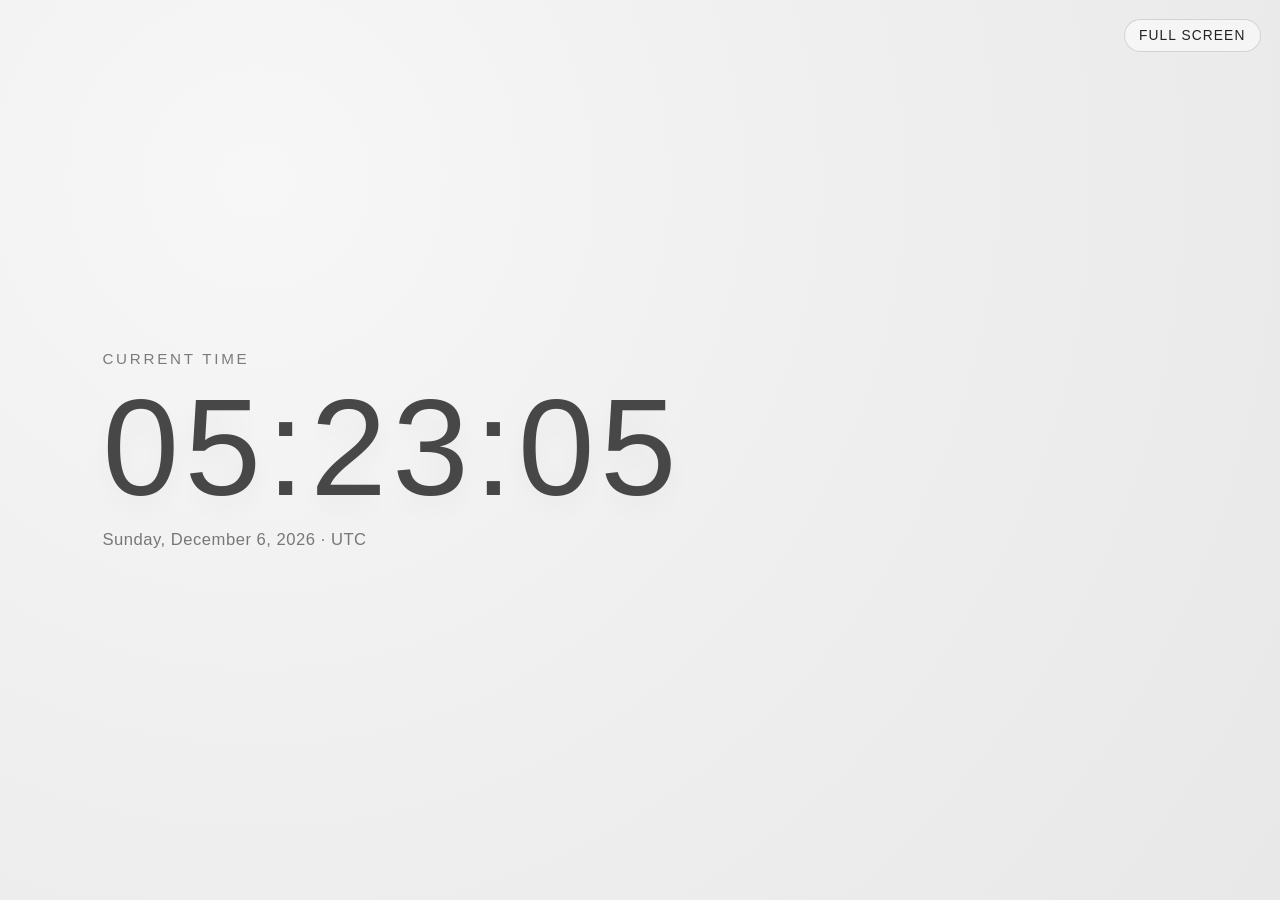
==== zen-clock/index.html @ 9c74ce4c "Add zen-clock." ====
<!DOCTYPE html>
<html lang="zh-Hant">
<head>
  <meta charset="utf-8" />
  <meta name="viewport" content="width=device-width, initial-scale=1" />
  <meta name="theme-color" content="#efefef" />
  <meta name="apple-mobile-web-app-capable" content="yes" />
  <meta name="apple-mobile-web-app-title" content="Zen Clock" />
  <meta name="apple-mobile-web-app-status-bar-style" content="default" />
  <link rel="manifest" href="manifest.webmanifest" />
  <link rel="icon" type="image/svg+xml" href="icons/zen-clock-icon.svg" />
  <title>Zen Clock</title>
  <style>
    :root {
      --bg: #efefef;
      --bg-soft: #f7f7f7;
      --ink: #222;
      --muted: #666;
      --left-gap: clamp(1.2rem, 8vw, 8rem);
      --time-size: clamp(3rem, 11vw, 8.6rem);
      color-scheme: only light;
    }

    * {
      box-sizing: border-box;
    }

    html,
    body {
      width: 100%;
      height: 100%;
    }

    body {
      margin: 0;
      display: flex;
      align-items: center;
      justify-content: flex-start;
      background:
        radial-gradient(circle at 20% 20%, var(--bg-soft) 0%, var(--bg) 48%, #e8e8e8 100%);
      color: var(--ink);
      font-family: "Avenir Next", "Noto Sans TC", "PingFang TC", "Microsoft JhengHei", sans-serif;
      overflow: hidden;
    }

    body::before {
      content: "";
      position: fixed;
      inset: 0;
      background:
        repeating-linear-gradient(
          120deg,
          rgba(255, 255, 255, 0.14) 0 2px,
          transparent 2px 16px
        );
      opacity: 0.2;
      pointer-events: none;
    }

    .action-bar {
      position: fixed;
      top: clamp(0.75rem, 1.8vw, 1.2rem);
      right: clamp(0.75rem, 1.8vw, 1.2rem);
      z-index: 5;
      display: flex;
      align-items: center;
      justify-content: flex-end;
    }

    .fullscreen-btn {
      appearance: none;
      border: 1px solid rgba(34, 34, 34, 0.16);
      background: rgba(255, 255, 255, 0.52);
      color: var(--ink);
      border-radius: 999px;
      padding: 0.5rem 0.9rem;
      font-size: clamp(0.72rem, 1.2vw, 0.86rem);
      letter-spacing: 0.08em;
      text-transform: uppercase;
      cursor: pointer;
      transition: background 180ms ease, border-color 180ms ease, opacity 180ms ease;
      backdrop-filter: blur(4px);
    }

    .fullscreen-btn:hover,
    .fullscreen-btn:focus-visible {
      background: rgba(255, 255, 255, 0.78);
      border-color: rgba(34, 34, 34, 0.3);
      outline: none;
    }

    .fullscreen-btn:active {
      opacity: 0.72;
    }

    body.is-fullscreen .fullscreen-btn {
      opacity: 0.45;
    }

    .clock-shell {
      position: relative;
      margin-left: var(--left-gap);
      max-width: min(90vw, 960px);
      animation: settle-in 680ms cubic-bezier(0.19, 1, 0.22, 1) both;
    }

    .label {
      font-size: clamp(0.74rem, 1.2vw, 0.95rem);
      letter-spacing: 0.18em;
      text-transform: uppercase;
      color: var(--muted);
      opacity: 0.85;
      margin-bottom: clamp(0.45rem, 1.6vw, 0.9rem);
    }

    .time {
      margin: 0;
      font-size: var(--time-size);
      line-height: 0.95;
      letter-spacing: 0.04em;
      font-weight: 500;
      color: var(--ink);
      font-variant-numeric: tabular-nums;
      text-wrap: nowrap;
      transition: opacity 160ms ease;
      text-shadow: 0 12px 30px rgba(34, 34, 34, 0.06);
    }

    .time.tick {
      opacity: 0.82;
    }

    .meta {
      margin-top: clamp(0.6rem, 1.8vw, 1.1rem);
      font-size: clamp(0.85rem, 1.3vw, 1.04rem);
      letter-spacing: 0.03em;
      color: var(--muted);
      opacity: 0.88;
    }

    @keyframes settle-in {
      from {
        opacity: 0;
        transform: translateY(14px);
      }

      to {
        opacity: 1;
        transform: translateY(0);
      }
    }

    @media (max-width: 720px) {
      :root {
        --left-gap: clamp(1rem, 6vw, 2rem);
        --time-size: clamp(2.4rem, 15vw, 5rem);
      }

      .clock-shell {
        max-width: 95vw;
      }
    }
  </style>
</head>
<body>
  <div class="action-bar">
    <button id="fullscreenBtn" class="fullscreen-btn" type="button" aria-pressed="false">Full Screen</button>
  </div>

  <main class="clock-shell" aria-live="polite" aria-label="Current time">
    <div class="label">Current Time</div>
    <h1 id="time" class="time">00:00:00</h1>
    <div id="meta" class="meta">Loading...</div>
  </main>

  <script>
    const timeEl = document.getElementById("time");
    const metaEl = document.getElementById("meta");
    const fullscreenBtn = document.getElementById("fullscreenBtn");

    const timeFormatter = new Intl.DateTimeFormat(undefined, {
      hour: "2-digit",
      minute: "2-digit",
      second: "2-digit",
      hour12: false
    });

    const dateFormatter = new Intl.DateTimeFormat(undefined, {
      weekday: "long",
      year: "numeric",
      month: "long",
      day: "numeric"
    });

    const zoneLabel = Intl.DateTimeFormat().resolvedOptions().timeZone || "Local Time";

    function hasFullscreenElement() {
      return Boolean(document.fullscreenElement || document.webkitFullscreenElement);
    }

    function syncFullscreenState() {
      const active = hasFullscreenElement();
      document.body.classList.toggle("is-fullscreen", active);
      fullscreenBtn.textContent = active ? "Exit Full Screen" : "Full Screen";
      fullscreenBtn.setAttribute("aria-pressed", String(active));
    }

    async function enterFullscreen() {
      const root = document.documentElement;

      if (root.requestFullscreen) {
        await root.requestFullscreen();
        return;
      }

      if (root.webkitRequestFullscreen) {
        root.webkitRequestFullscreen();
      }
    }

    async function exitFullscreen() {
      if (document.exitFullscreen) {
        await document.exitFullscreen();
        return;
      }

      if (document.webkitExitFullscreen) {
        document.webkitExitFullscreen();
      }
    }

    async function toggleFullscreen() {
      try {
        if (hasFullscreenElement()) {
          await exitFullscreen();
        } else {
          await enterFullscreen();
        }
      } catch (error) {
        console.error("Fullscreen toggle failed:", error);
      } finally {
        syncFullscreenState();
      }
    }

    function paintClock() {
      const now = new Date();
      const shownTime = timeFormatter.format(now);

      timeEl.classList.add("tick");
      timeEl.textContent = shownTime;
      metaEl.textContent = `${dateFormatter.format(now)} · ${zoneLabel}`;
      document.title = `${shownTime} · Zen Clock`;

      window.setTimeout(() => {
        timeEl.classList.remove("tick");
      }, 160);

      const delay = 1000 - now.getMilliseconds();
      window.setTimeout(paintClock, delay);
    }

    fullscreenBtn.addEventListener("click", toggleFullscreen);

    document.addEventListener("fullscreenchange", syncFullscreenState);
    document.addEventListener("webkitfullscreenchange", syncFullscreenState);

    document.addEventListener("keydown", (event) => {
      if (event.key.toLowerCase() !== "f" || event.ctrlKey || event.metaKey || event.altKey) {
        return;
      }

      event.preventDefault();
      toggleFullscreen();
    });

    if ("serviceWorker" in navigator) {
      window.addEventListener("load", () => {
        navigator.serviceWorker.register("./sw.js").catch((error) => {
          console.error("Service worker registration failed:", error);
        });
      });
    }

    syncFullscreenState();
    paintClock();
  </script>
</body>
</html>
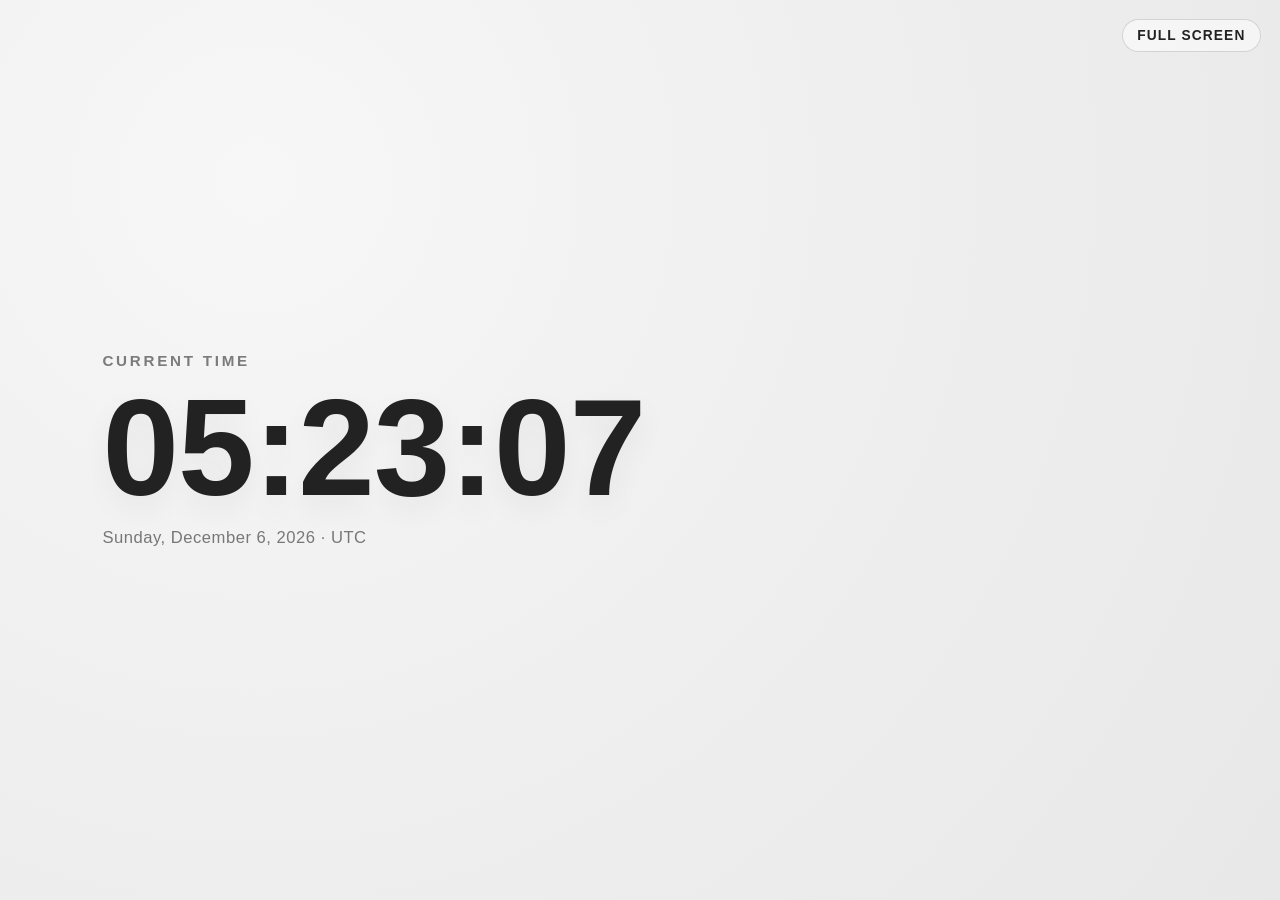
==== commit 11d23b7e: "Improve zen clock style." ====
--- a/zen-clock/index.html
+++ b/zen-clock/index.html
@@ -16,6 +16,8 @@
       --bg-soft: #f7f7f7;
       --ink: #222;
       --muted: #666;
+      --font-ui: "Avenir Next", "SF Pro Text", "PingFang TC", "Noto Sans TC", "Microsoft JhengHei", sans-serif;
+      --font-time: "Avenir Next", "SF Pro Display", "Helvetica Neue", "Segoe UI", "Noto Sans TC", sans-serif;
       --left-gap: clamp(1.2rem, 8vw, 8rem);
       --time-size: clamp(3rem, 11vw, 8.6rem);
       color-scheme: only light;
@@ -39,7 +41,10 @@
       background:
         radial-gradient(circle at 20% 20%, var(--bg-soft) 0%, var(--bg) 48%, #e8e8e8 100%);
       color: var(--ink);
-      font-family: "Avenir Next", "Noto Sans TC", "PingFang TC", "Microsoft JhengHei", sans-serif;
+      font-family: var(--font-ui);
+      font-weight: 450;
+      -webkit-font-smoothing: antialiased;
+      text-rendering: optimizeLegibility;
       overflow: hidden;
     }
 
@@ -72,6 +77,8 @@
       border: 1px solid rgba(34, 34, 34, 0.16);
       background: rgba(255, 255, 255, 0.52);
       color: var(--ink);
+      font-family: var(--font-ui);
+      font-weight: 560;
       border-radius: 999px;
       padding: 0.5rem 0.9rem;
       font-size: clamp(0.72rem, 1.2vw, 0.86rem);
@@ -107,6 +114,7 @@
     .label {
       font-size: clamp(0.74rem, 1.2vw, 0.95rem);
       letter-spacing: 0.18em;
+      font-weight: 600;
       text-transform: uppercase;
       color: var(--muted);
       opacity: 0.85;
@@ -116,11 +124,14 @@
     .time {
       margin: 0;
       font-size: var(--time-size);
-      line-height: 0.95;
-      letter-spacing: 0.04em;
-      font-weight: 500;
+      line-height: 0.92;
+      letter-spacing: -1px;
+      font-family: var(--font-time);
+      font-weight: 800;
+      font-variation-settings: "wght" 800;
       color: var(--ink);
       font-variant-numeric: tabular-nums;
+      font-feature-settings: "tnum" 1, "lnum" 1;
       text-wrap: nowrap;
       transition: opacity 160ms ease;
       text-shadow: 0 12px 30px rgba(34, 34, 34, 0.06);
@@ -134,6 +145,7 @@
       margin-top: clamp(0.6rem, 1.8vw, 1.1rem);
       font-size: clamp(0.85rem, 1.3vw, 1.04rem);
       letter-spacing: 0.03em;
+      font-weight: 520;
       color: var(--muted);
       opacity: 0.88;
     }
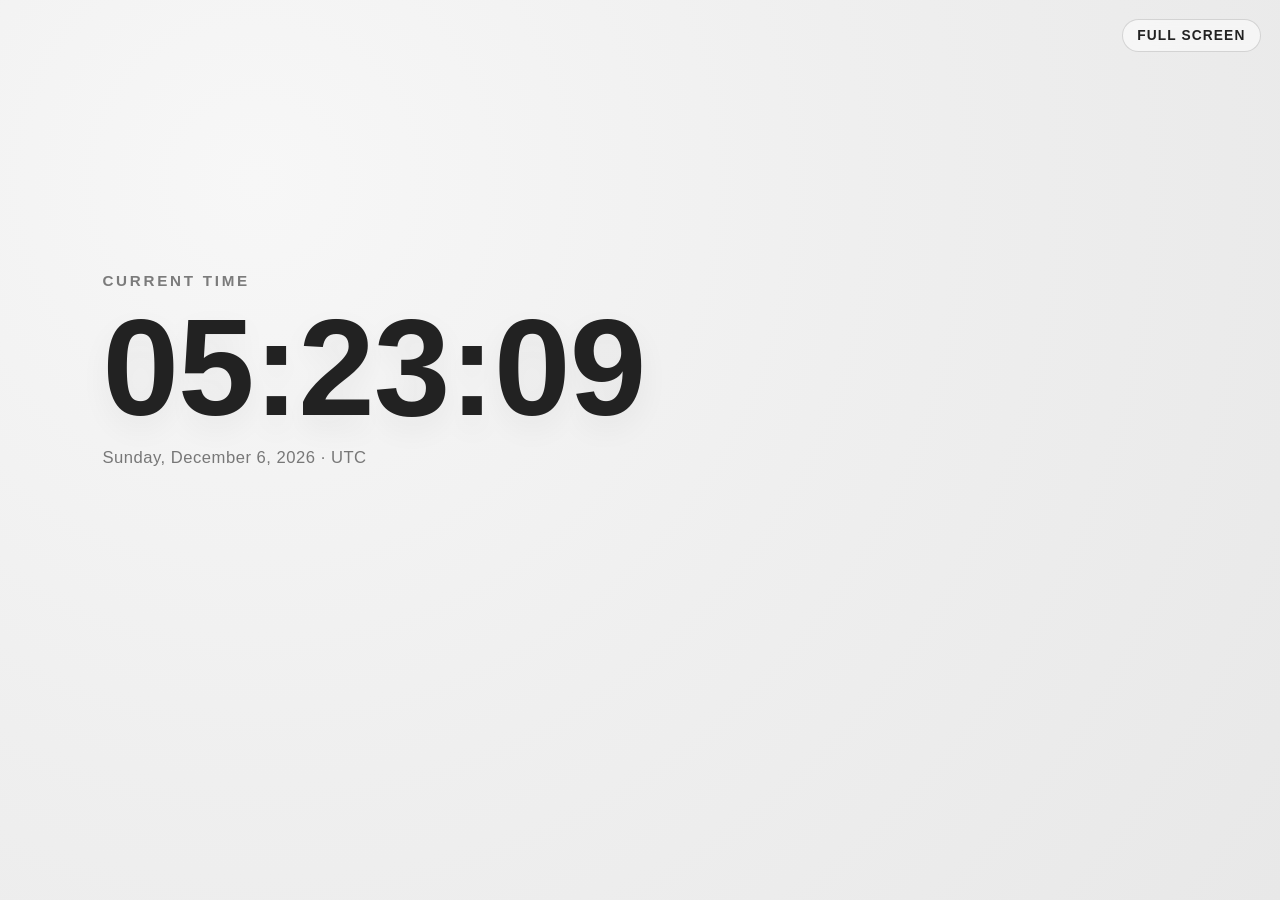
==== commit fc07d50a: "Improve zen-clock." ====
--- a/zen-clock/index.html
+++ b/zen-clock/index.html
@@ -106,6 +106,7 @@
 
     .clock-shell {
       position: relative;
+      top: -5em;
       margin-left: var(--left-gap);
       max-width: min(90vw, 960px);
       animation: settle-in 680ms cubic-bezier(0.19, 1, 0.22, 1) both;
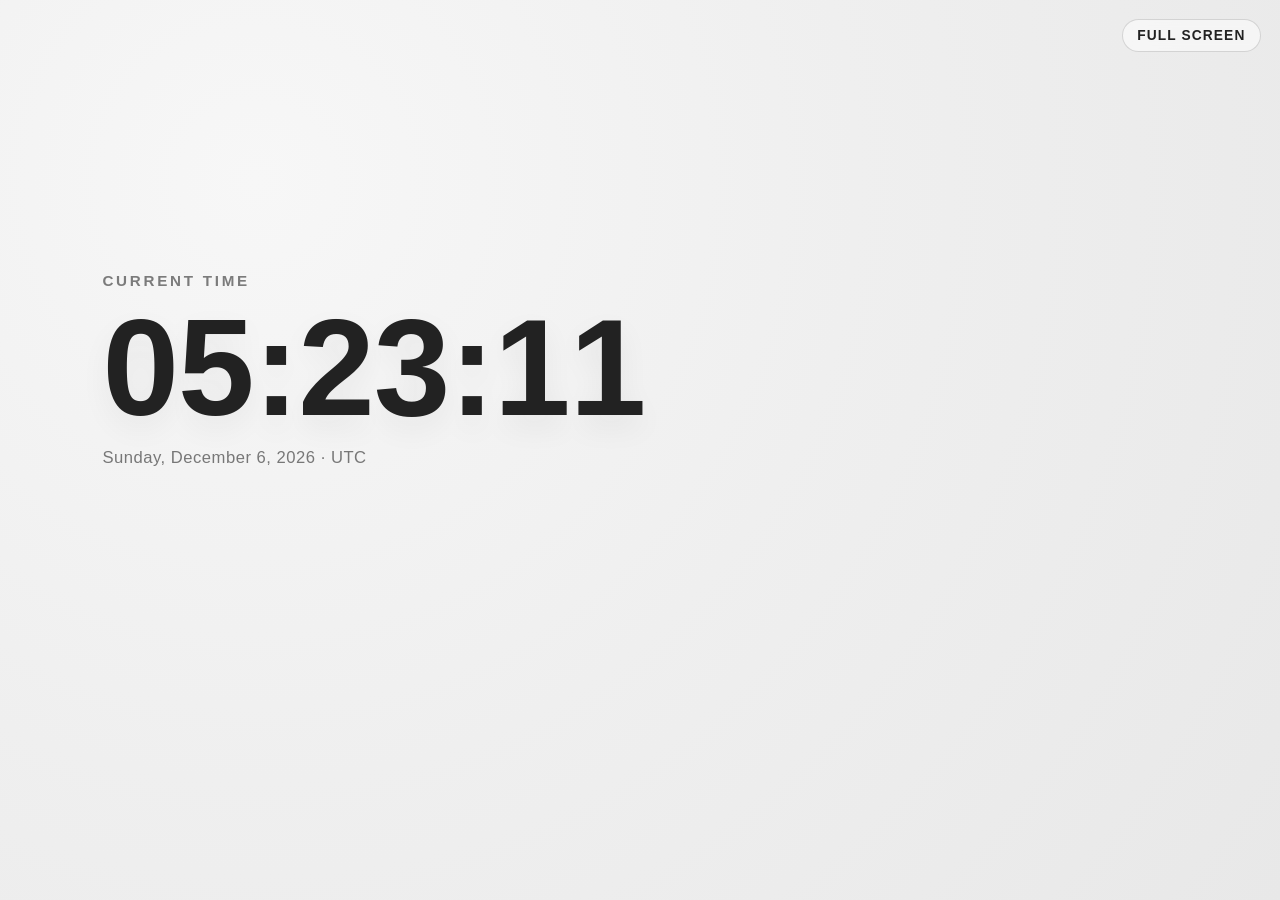
==== commit e812ee45: "Add dark theme." ====
--- a/zen-clock/index.html
+++ b/zen-clock/index.html
@@ -3,7 +3,8 @@
 <head>
   <meta charset="utf-8" />
   <meta name="viewport" content="width=device-width, initial-scale=1" />
-  <meta name="theme-color" content="#efefef" />
+  <meta name="theme-color" media="(prefers-color-scheme: light)" content="#efefef" />
+  <meta name="theme-color" media="(prefers-color-scheme: dark)" content="#222222" />
   <meta name="apple-mobile-web-app-capable" content="yes" />
   <meta name="apple-mobile-web-app-title" content="Zen Clock" />
   <meta name="apple-mobile-web-app-status-bar-style" content="default" />
@@ -14,13 +15,37 @@
     :root {
       --bg: #efefef;
       --bg-soft: #f7f7f7;
+      --bg-deep: #e8e8e8;
       --ink: #222;
       --muted: #666;
+      --grain: rgba(255, 255, 255, 0.14);
+      --btn-border: rgba(34, 34, 34, 0.16);
+      --btn-bg: rgba(255, 255, 255, 0.52);
+      --btn-bg-hover: rgba(255, 255, 255, 0.78);
+      --btn-border-hover: rgba(34, 34, 34, 0.3);
+      --time-shadow: rgba(34, 34, 34, 0.06);
       --font-ui: "Avenir Next", "SF Pro Text", "PingFang TC", "Noto Sans TC", "Microsoft JhengHei", sans-serif;
       --font-time: "Avenir Next", "SF Pro Display", "Helvetica Neue", "Segoe UI", "Noto Sans TC", sans-serif;
       --left-gap: clamp(1.2rem, 8vw, 8rem);
       --time-size: clamp(3rem, 11vw, 8.6rem);
-      color-scheme: only light;
+      color-scheme: light dark;
+    }
+
+    @media (prefers-color-scheme: dark) {
+      :root {
+        /* Swap foreground/background for dark mode */
+        --bg: #222;
+        --bg-soft: #2f2f2f;
+        --bg-deep: #171717;
+        --ink: #efefef;
+        --muted: #c2c2c2;
+        --grain: rgba(255, 255, 255, 0.08);
+        --btn-border: rgba(239, 239, 239, 0.28);
+        --btn-bg: rgba(34, 34, 34, 0.6);
+        --btn-bg-hover: rgba(34, 34, 34, 0.85);
+        --btn-border-hover: rgba(239, 239, 239, 0.44);
+        --time-shadow: rgba(0, 0, 0, 0.42);
+      }
     }
 
     * {
@@ -39,7 +64,7 @@
       align-items: center;
       justify-content: flex-start;
       background:
-        radial-gradient(circle at 20% 20%, var(--bg-soft) 0%, var(--bg) 48%, #e8e8e8 100%);
+        radial-gradient(circle at 20% 20%, var(--bg-soft) 0%, var(--bg) 48%, var(--bg-deep) 100%);
       color: var(--ink);
       font-family: var(--font-ui);
       font-weight: 450;
@@ -55,7 +80,7 @@
       background:
         repeating-linear-gradient(
           120deg,
-          rgba(255, 255, 255, 0.14) 0 2px,
+          var(--grain) 0 2px,
           transparent 2px 16px
         );
       opacity: 0.2;
@@ -74,8 +99,8 @@
 
     .fullscreen-btn {
       appearance: none;
-      border: 1px solid rgba(34, 34, 34, 0.16);
-      background: rgba(255, 255, 255, 0.52);
+      border: 1px solid var(--btn-border);
+      background: var(--btn-bg);
       color: var(--ink);
       font-family: var(--font-ui);
       font-weight: 560;
@@ -91,8 +116,8 @@
 
     .fullscreen-btn:hover,
     .fullscreen-btn:focus-visible {
-      background: rgba(255, 255, 255, 0.78);
-      border-color: rgba(34, 34, 34, 0.3);
+      background: var(--btn-bg-hover);
+      border-color: var(--btn-border-hover);
       outline: none;
     }
 
@@ -135,7 +160,7 @@
       font-feature-settings: "tnum" 1, "lnum" 1;
       text-wrap: nowrap;
       transition: opacity 160ms ease;
-      text-shadow: 0 12px 30px rgba(34, 34, 34, 0.06);
+      text-shadow: 0 12px 30px var(--time-shadow);
     }
 
     .time.tick {
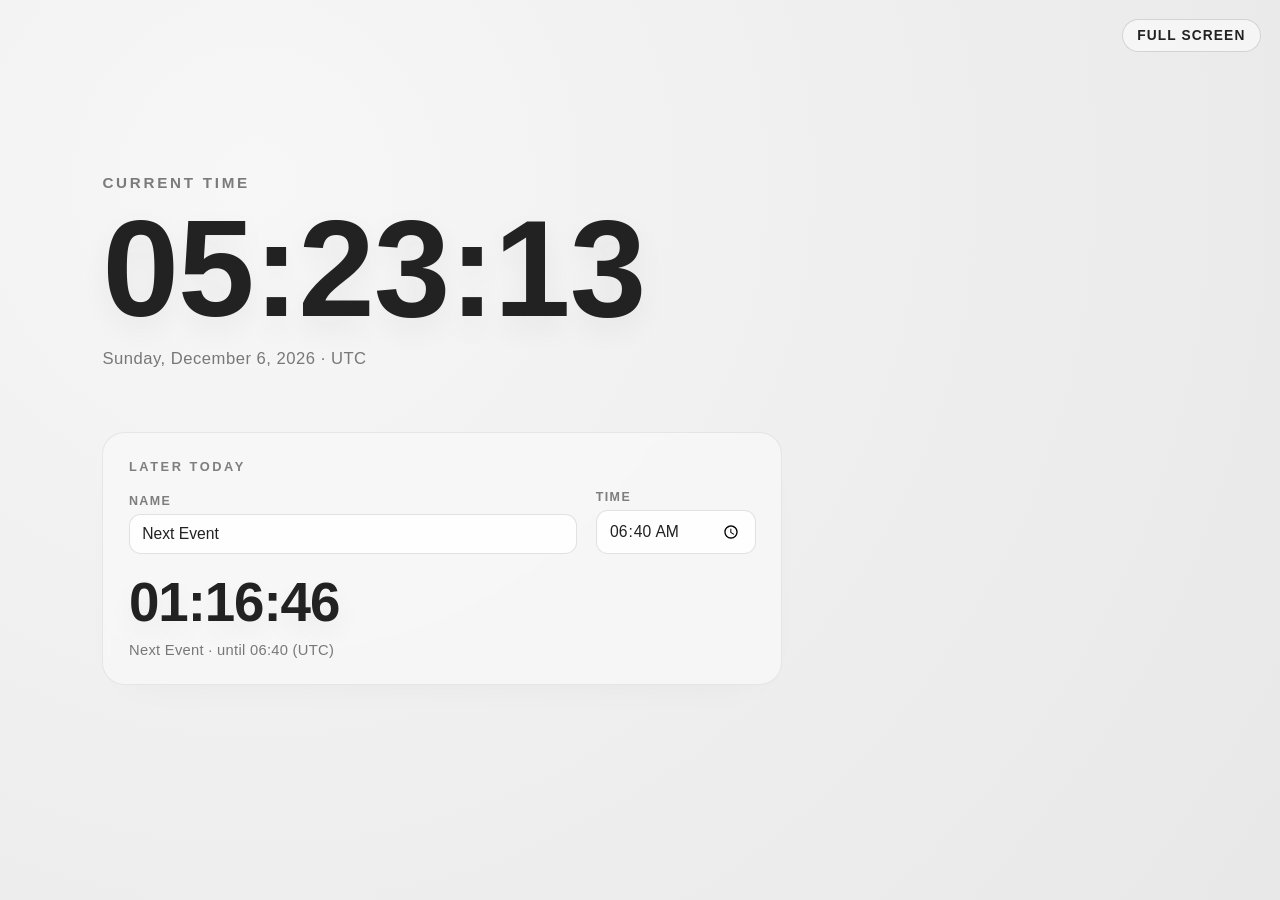
==== commit 920610be: "Add count down to zen-block." ====
--- a/zen-clock/index.html
+++ b/zen-clock/index.html
@@ -18,6 +18,12 @@
       --bg-deep: #e8e8e8;
       --ink: #222;
       --muted: #666;
+      --countdown-block-bg: rgba(249, 249, 249, 0.74);
+      --countdown-block-border: rgba(34, 34, 34, 0.08);
+      --countdown-block-shadow: rgba(34, 34, 34, 0.08);
+      --countdown-input-bg: rgba(255, 255, 255, 0.82);
+      --countdown-input-border: rgba(34, 34, 34, 0.13);
+      --countdown-input-border-focus: rgba(34, 34, 34, 0.3);
       --grain: rgba(255, 255, 255, 0.14);
       --btn-border: rgba(34, 34, 34, 0.16);
       --btn-bg: rgba(255, 255, 255, 0.52);
@@ -39,6 +45,12 @@
         --bg-deep: #171717;
         --ink: #efefef;
         --muted: #c2c2c2;
+        --countdown-block-bg: rgba(255, 255, 255, 0.07);
+        --countdown-block-border: rgba(239, 239, 239, 0.16);
+        --countdown-block-shadow: rgba(0, 0, 0, 0.36);
+        --countdown-input-bg: rgba(34, 34, 34, 0.65);
+        --countdown-input-border: rgba(239, 239, 239, 0.24);
+        --countdown-input-border-focus: rgba(239, 239, 239, 0.46);
         --grain: rgba(255, 255, 255, 0.08);
         --btn-border: rgba(239, 239, 239, 0.28);
         --btn-bg: rgba(34, 34, 34, 0.6);
@@ -70,7 +82,7 @@
       font-weight: 450;
       -webkit-font-smoothing: antialiased;
       text-rendering: optimizeLegibility;
-      overflow: hidden;
+      overflow: auto;
     }
 
     body::before {
@@ -131,9 +143,12 @@
 
     .clock-shell {
       position: relative;
-      top: -5em;
+      top: clamp(-1.3rem, -4vh, -0.45rem);
+      display: flex;
+      flex-direction: column;
+      gap: clamp(2.4rem, 7vh, 5.6rem);
       margin-left: var(--left-gap);
-      max-width: min(90vw, 960px);
+      width: min(92vw, 960px);
       animation: settle-in 680ms cubic-bezier(0.19, 1, 0.22, 1) both;
     }
 
@@ -176,6 +191,101 @@
       opacity: 0.88;
     }
 
+    .countdown-block {
+      background: var(--countdown-block-bg);
+      border: 1px solid var(--countdown-block-border);
+      border-radius: clamp(1rem, 2.8vw, 1.4rem);
+      padding: clamp(1rem, 2.8vw, 1.6rem);
+      max-width: min(82vw, 680px);
+      box-shadow: 0 16px 42px -30px var(--countdown-block-shadow);
+      backdrop-filter: blur(3px);
+    }
+
+    .countdown-label {
+      margin-bottom: clamp(0.8rem, 2.2vw, 1rem);
+      font-size: clamp(0.66rem, 1vw, 0.8rem);
+      letter-spacing: 0.2em;
+      font-weight: 620;
+      text-transform: uppercase;
+      color: var(--muted);
+      opacity: 0.84;
+    }
+
+    .countdown-controls {
+      display: flex;
+      flex-wrap: wrap;
+      align-items: flex-end;
+      gap: clamp(0.7rem, 2vw, 1.15rem);
+      margin-bottom: clamp(1rem, 2.6vw, 1.45rem);
+    }
+
+    .countdown-field {
+      display: flex;
+      flex-direction: column;
+      gap: 0.38rem;
+      min-width: min(100%, 14rem);
+      flex: 1 1 14rem;
+    }
+
+    .countdown-field-time {
+      flex: 0 1 10rem;
+      min-width: 8.8rem;
+    }
+
+    .countdown-field-label {
+      font-size: 0.78rem;
+      letter-spacing: 0.11em;
+      font-weight: 600;
+      text-transform: uppercase;
+      color: var(--muted);
+      opacity: 0.84;
+    }
+
+    .countdown-field input {
+      appearance: none;
+      border: 1px solid var(--countdown-input-border);
+      border-radius: 0.74rem;
+      background: var(--countdown-input-bg);
+      color: var(--ink);
+      font-family: var(--font-ui);
+      font-size: 0.98rem;
+      font-weight: 520;
+      padding: 0.62rem 0.76rem;
+      transition: border-color 160ms ease, background 160ms ease;
+    }
+
+    .countdown-field input:focus-visible {
+      outline: none;
+      border-color: var(--countdown-input-border-focus);
+    }
+
+    .countdown-value {
+      margin: 0;
+      font-size: clamp(1.86rem, 5.6vw, 3.42rem);
+      line-height: 0.92;
+      letter-spacing: -0.02em;
+      font-family: var(--font-time);
+      font-weight: 760;
+      font-variant-numeric: tabular-nums;
+      font-feature-settings: "tnum" 1, "lnum" 1;
+      text-wrap: nowrap;
+      color: var(--ink);
+      text-shadow: 0 12px 28px var(--time-shadow);
+    }
+
+    .countdown-meta {
+      margin: clamp(0.62rem, 1.8vw, 0.92rem) 0 0;
+      font-size: clamp(0.78rem, 1.2vw, 0.92rem);
+      letter-spacing: 0.02em;
+      font-weight: 520;
+      color: var(--muted);
+      opacity: 0.88;
+    }
+
+    .countdown-block.is-warning .countdown-value {
+      opacity: 0.76;
+    }
+
     @keyframes settle-in {
       from {
         opacity: 0;
@@ -195,7 +305,24 @@
       }
 
       .clock-shell {
+        top: 0;
+        gap: clamp(1.8rem, 6.5vh, 2.8rem);
         max-width: 95vw;
+      }
+
+      .countdown-block {
+        max-width: 100%;
+      }
+
+      .countdown-controls {
+        flex-direction: column;
+        align-items: stretch;
+      }
+
+      .countdown-field,
+      .countdown-field-time {
+        min-width: 0;
+        flex: 1 1 auto;
       }
     }
   </style>
@@ -205,16 +332,40 @@
     <button id="fullscreenBtn" class="fullscreen-btn" type="button" aria-pressed="false">Full Screen</button>
   </div>
 
-  <main class="clock-shell" aria-live="polite" aria-label="Current time">
-    <div class="label">Current Time</div>
-    <h1 id="time" class="time">00:00:00</h1>
-    <div id="meta" class="meta">Loading...</div>
+  <main class="clock-shell" aria-live="polite" aria-label="Current time and countdown">
+    <section aria-label="Current time">
+      <div class="label">Current Time</div>
+      <h1 id="time" class="time">00:00:00</h1>
+      <div id="meta" class="meta">Loading...</div>
+    </section>
+
+    <section id="countdownBlock" class="countdown-block" aria-label="Later today countdown">
+      <div class="countdown-label">Later Today</div>
+      <div class="countdown-controls">
+        <label class="countdown-field" for="countdownNameInput">
+          <span class="countdown-field-label">Name</span>
+          <input id="countdownNameInput" type="text" maxlength="48" autocomplete="off" value="Next Event" />
+        </label>
+        <label class="countdown-field countdown-field-time" for="countdownTimeInput">
+          <span class="countdown-field-label">Time</span>
+          <input id="countdownTimeInput" type="time" step="60" />
+        </label>
+      </div>
+      <p id="countdownValue" class="countdown-value">--:--:--</p>
+      <p id="countdownMeta" class="countdown-meta">Set a time later today to start countdown.</p>
+    </section>
   </main>
 
   <script>
     const timeEl = document.getElementById("time");
     const metaEl = document.getElementById("meta");
     const fullscreenBtn = document.getElementById("fullscreenBtn");
+    const countdownBlockEl = document.getElementById("countdownBlock");
+    const countdownNameInput = document.getElementById("countdownNameInput");
+    const countdownTimeInput = document.getElementById("countdownTimeInput");
+    const countdownValueEl = document.getElementById("countdownValue");
+    const countdownMetaEl = document.getElementById("countdownMeta");
+    const countdownStorageKey = "zen-clock-countdown-v1";
 
     const timeFormatter = new Intl.DateTimeFormat(undefined, {
       hour: "2-digit",
@@ -230,7 +381,139 @@
       day: "numeric"
     });
 
+    const shortTimeFormatter = new Intl.DateTimeFormat(undefined, {
+      hour: "2-digit",
+      minute: "2-digit",
+      hour12: false
+    });
+
     const zoneLabel = Intl.DateTimeFormat().resolvedOptions().timeZone || "Local Time";
+
+    function pad2(value) {
+      return String(value).padStart(2, "0");
+    }
+
+    function formatInputTime(date) {
+      return `${pad2(date.getHours())}:${pad2(date.getMinutes())}`;
+    }
+
+    function getDefaultCountdownTime(now = new Date()) {
+      const candidate = new Date(now.getTime() + 75 * 60 * 1000);
+      candidate.setSeconds(0, 0);
+
+      const minuteRemainder = candidate.getMinutes() % 5;
+      if (minuteRemainder !== 0) {
+        candidate.setMinutes(candidate.getMinutes() + (5 - minuteRemainder));
+      }
+
+      if (candidate.getDate() !== now.getDate()) {
+        candidate.setHours(23, 59, 0, 0);
+      }
+
+      return formatInputTime(candidate);
+    }
+
+    function parseTodayTarget(timeValue, referenceDate = new Date()) {
+      if (!/^\d{2}:\d{2}$/.test(timeValue)) {
+        return null;
+      }
+
+      const [hoursText, minutesText] = timeValue.split(":");
+      const hours = Number(hoursText);
+      const minutes = Number(minutesText);
+
+      if (!Number.isInteger(hours) || !Number.isInteger(minutes)) {
+        return null;
+      }
+
+      if (hours < 0 || hours > 23 || minutes < 0 || minutes > 59) {
+        return null;
+      }
+
+      const target = new Date(referenceDate);
+      target.setHours(hours, minutes, 0, 0);
+      return target;
+    }
+
+    function formatCountdownDuration(diffMs) {
+      const totalSeconds = Math.max(0, Math.floor(diffMs / 1000));
+      const hours = Math.floor(totalSeconds / 3600);
+      const minutes = Math.floor((totalSeconds % 3600) / 60);
+      const seconds = totalSeconds % 60;
+      return `${pad2(hours)}:${pad2(minutes)}:${pad2(seconds)}`;
+    }
+
+    function setTimeInputMin(now = new Date()) {
+      const minTarget = new Date(now.getTime() + 60 * 1000);
+      minTarget.setSeconds(0, 0);
+      if (minTarget.getDate() !== now.getDate()) {
+        countdownTimeInput.removeAttribute("min");
+        return;
+      }
+
+      countdownTimeInput.min = formatInputTime(minTarget);
+    }
+
+    function saveCountdownConfig() {
+      const payload = {
+        name: countdownNameInput.value,
+        time: countdownTimeInput.value
+      };
+
+      try {
+        localStorage.setItem(countdownStorageKey, JSON.stringify(payload));
+      } catch (error) {
+        console.warn("Unable to save countdown config:", error);
+      }
+    }
+
+    function loadCountdownConfig() {
+      countdownNameInput.value = "Next Event";
+      countdownTimeInput.value = getDefaultCountdownTime();
+
+      try {
+        const raw = localStorage.getItem(countdownStorageKey);
+        if (!raw) {
+          return;
+        }
+
+        const stored = JSON.parse(raw);
+        if (typeof stored?.name === "string" && stored.name.trim().length > 0) {
+          countdownNameInput.value = stored.name.slice(0, 48);
+        }
+
+        if (typeof stored?.time === "string" && /^\d{2}:\d{2}$/.test(stored.time)) {
+          countdownTimeInput.value = stored.time;
+        }
+      } catch (error) {
+        console.warn("Unable to load countdown config:", error);
+      }
+    }
+
+    function paintCountdown(now = new Date()) {
+      const label = countdownNameInput.value.trim() || "Next Event";
+      const target = parseTodayTarget(countdownTimeInput.value, now);
+      countdownBlockEl.classList.remove("is-warning");
+
+      if (!target) {
+        countdownValueEl.textContent = "--:--:--";
+        countdownMetaEl.textContent = "Set a valid time later today.";
+        countdownBlockEl.classList.add("is-warning");
+        return;
+      }
+
+      const diffMs = target.getTime() - now.getTime();
+
+      if (diffMs <= 0) {
+        countdownValueEl.textContent = "00:00:00";
+        countdownMetaEl.textContent = `${label} reached at ${shortTimeFormatter.format(target)}. Set another time for today.`;
+        countdownBlockEl.classList.add("is-warning");
+        return;
+      }
+
+      countdownValueEl.textContent = formatCountdownDuration(diffMs);
+      countdownMetaEl.textContent = `${label} · until ${shortTimeFormatter.format(target)} (${zoneLabel})`;
+    }
 
     function hasFullscreenElement() {
       return Boolean(document.fullscreenElement || document.webkitFullscreenElement);
@@ -288,6 +571,8 @@
       timeEl.classList.add("tick");
       timeEl.textContent = shownTime;
       metaEl.textContent = `${dateFormatter.format(now)} · ${zoneLabel}`;
+      setTimeInputMin(now);
+      paintCountdown(now);
       document.title = `${shownTime} · Zen Clock`;
 
       window.setTimeout(() => {
@@ -320,6 +605,25 @@
       });
     }
 
+    loadCountdownConfig();
+    setTimeInputMin();
+    paintCountdown();
+
+    countdownNameInput.addEventListener("input", () => {
+      paintCountdown();
+      saveCountdownConfig();
+    });
+
+    countdownTimeInput.addEventListener("input", () => {
+      paintCountdown();
+      saveCountdownConfig();
+    });
+
+    countdownTimeInput.addEventListener("change", () => {
+      paintCountdown();
+      saveCountdownConfig();
+    });
+
     syncFullscreenState();
     paintClock();
   </script>
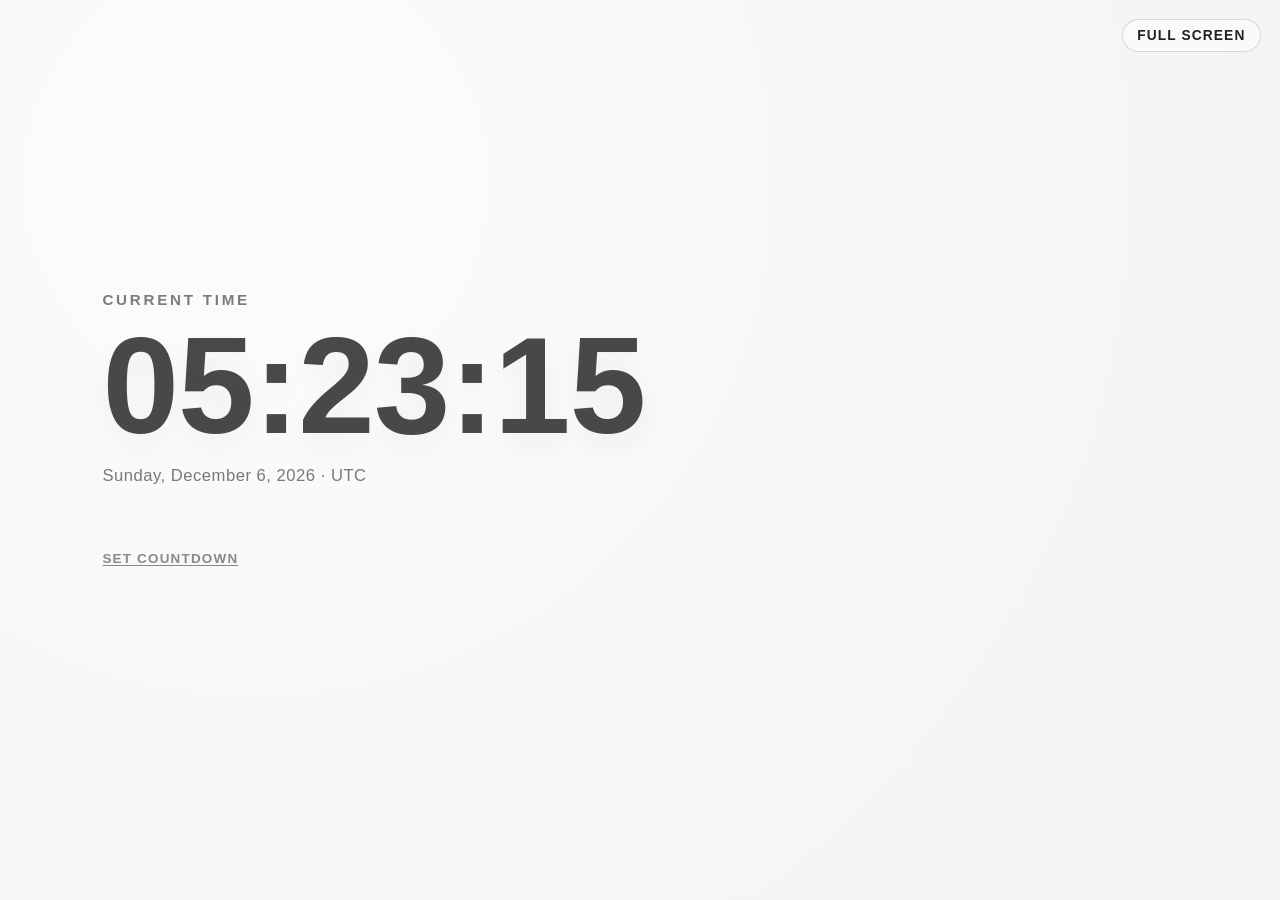
==== commit caa22e80: "Improve zen-clock count down UI style." ====
--- a/zen-clock/index.html
+++ b/zen-clock/index.html
@@ -3,7 +3,7 @@
 <head>
   <meta charset="utf-8" />
   <meta name="viewport" content="width=device-width, initial-scale=1" />
-  <meta name="theme-color" media="(prefers-color-scheme: light)" content="#efefef" />
+  <meta name="theme-color" media="(prefers-color-scheme: light)" content="#f7f7f7" />
   <meta name="theme-color" media="(prefers-color-scheme: dark)" content="#222222" />
   <meta name="apple-mobile-web-app-capable" content="yes" />
   <meta name="apple-mobile-web-app-title" content="Zen Clock" />
@@ -13,17 +13,26 @@
   <title>Zen Clock</title>
   <style>
     :root {
-      --bg: #efefef;
-      --bg-soft: #f7f7f7;
-      --bg-deep: #e8e8e8;
+      --bg: #f7f7f7;
+      --bg-soft: #fcfcfc;
+      --bg-deep: #f3f3f3;
       --ink: #222;
       --muted: #666;
-      --countdown-block-bg: rgba(249, 249, 249, 0.74);
-      --countdown-block-border: rgba(34, 34, 34, 0.08);
-      --countdown-block-shadow: rgba(34, 34, 34, 0.08);
-      --countdown-input-bg: rgba(255, 255, 255, 0.82);
-      --countdown-input-border: rgba(34, 34, 34, 0.13);
-      --countdown-input-border-focus: rgba(34, 34, 34, 0.3);
+      --countdown-block-bg: rgba(253, 253, 253, 0.9);
+      --countdown-block-border: rgba(34, 34, 34, 0.06);
+      --countdown-block-shadow: rgba(34, 34, 34, 0.05);
+      --countdown-input-bg: rgba(255, 255, 255, 0.96);
+      --countdown-input-border: rgba(34, 34, 34, 0.11);
+      --countdown-input-border-focus: rgba(34, 34, 34, 0.26);
+      --countdown-display-hover: rgba(34, 34, 34, 0.035);
+      --countdown-link: rgba(34, 34, 34, 0.52);
+      --countdown-link-hover: rgba(34, 34, 34, 0.84);
+      --countdown-action-bg: rgba(34, 34, 34, 0.08);
+      --countdown-action-bg-hover: rgba(34, 34, 34, 0.12);
+      --countdown-action-primary-bg: #222;
+      --countdown-action-primary-ink: #f5f5f5;
+      --countdown-danger: #a94141;
+      --countdown-danger-bg: rgba(169, 65, 65, 0.12);
       --grain: rgba(255, 255, 255, 0.14);
       --btn-border: rgba(34, 34, 34, 0.16);
       --btn-bg: rgba(255, 255, 255, 0.52);
@@ -51,6 +60,15 @@
         --countdown-input-bg: rgba(34, 34, 34, 0.65);
         --countdown-input-border: rgba(239, 239, 239, 0.24);
         --countdown-input-border-focus: rgba(239, 239, 239, 0.46);
+        --countdown-display-hover: rgba(239, 239, 239, 0.08);
+        --countdown-link: rgba(239, 239, 239, 0.56);
+        --countdown-link-hover: rgba(239, 239, 239, 0.9);
+        --countdown-action-bg: rgba(239, 239, 239, 0.12);
+        --countdown-action-bg-hover: rgba(239, 239, 239, 0.2);
+        --countdown-action-primary-bg: #efefef;
+        --countdown-action-primary-ink: #222;
+        --countdown-danger: #ff9b9b;
+        --countdown-danger-bg: rgba(255, 155, 155, 0.17);
         --grain: rgba(255, 255, 255, 0.08);
         --btn-border: rgba(239, 239, 239, 0.28);
         --btn-bg: rgba(34, 34, 34, 0.6);
@@ -62,6 +80,10 @@
 
     * {
       box-sizing: border-box;
+    }
+
+    [hidden] {
+      display: none !important;
     }
 
     html,
@@ -191,18 +213,56 @@
       opacity: 0.88;
     }
 
+    .countdown-area {
+      max-width: min(82vw, 680px);
+    }
+
+    .countdown-open-link {
+      appearance: none;
+      border: 0;
+      background: transparent;
+      margin: 0;
+      padding: 0;
+      color: var(--countdown-link);
+      font-family: var(--font-ui);
+      font-size: clamp(0.72rem, 1.05vw, 0.84rem);
+      letter-spacing: 0.09em;
+      text-transform: uppercase;
+      font-weight: 560;
+      text-decoration: underline;
+      text-decoration-thickness: 1px;
+      text-underline-offset: 0.18em;
+      cursor: pointer;
+      transition: color 160ms ease, opacity 160ms ease;
+    }
+
+    .countdown-open-link:hover,
+    .countdown-open-link:focus-visible {
+      color: var(--countdown-link-hover);
+      outline: none;
+    }
+
+    .countdown-open-link:active {
+      opacity: 0.7;
+    }
+
     .countdown-block {
       background: var(--countdown-block-bg);
       border: 1px solid var(--countdown-block-border);
       border-radius: clamp(1rem, 2.8vw, 1.4rem);
-      padding: clamp(1rem, 2.8vw, 1.6rem);
-      max-width: min(82vw, 680px);
-      box-shadow: 0 16px 42px -30px var(--countdown-block-shadow);
-      backdrop-filter: blur(3px);
+      padding: clamp(0.95rem, 2.7vw, 1.45rem);
+      box-shadow: 0 20px 50px -36px var(--countdown-block-shadow);
+      backdrop-filter: blur(4px);
+      transition: border-color 160ms ease, box-shadow 180ms ease;
+    }
+
+    .countdown-block.is-editing {
+      border-color: var(--countdown-input-border-focus);
+      box-shadow: 0 20px 56px -34px var(--countdown-block-shadow);
     }
 
     .countdown-label {
-      margin-bottom: clamp(0.8rem, 2.2vw, 1rem);
+      margin-bottom: clamp(0.6rem, 1.8vw, 0.9rem);
       font-size: clamp(0.66rem, 1vw, 0.8rem);
       letter-spacing: 0.2em;
       font-weight: 620;
@@ -211,12 +271,28 @@
       opacity: 0.84;
     }
 
+    .countdown-display {
+      border-radius: 0.82rem;
+      margin: 0 -0.42rem;
+      padding: 0.22rem 0.42rem 0.38rem;
+      cursor: pointer;
+      transition: background 160ms ease, opacity 160ms ease;
+    }
+
+    .countdown-display:hover,
+    .countdown-display:focus-visible {
+      background: var(--countdown-display-hover);
+      outline: none;
+    }
+
     .countdown-controls {
       display: flex;
       flex-wrap: wrap;
       align-items: flex-end;
       gap: clamp(0.7rem, 2vw, 1.15rem);
-      margin-bottom: clamp(1rem, 2.6vw, 1.45rem);
+      margin-top: clamp(0.75rem, 2.1vw, 1rem);
+      padding-top: clamp(0.72rem, 2vw, 0.95rem);
+      border-top: 1px dashed var(--countdown-block-border);
     }
 
     .countdown-field {
@@ -254,9 +330,63 @@
       transition: border-color 160ms ease, background 160ms ease;
     }
 
+    .countdown-field input::placeholder {
+      color: var(--muted);
+      opacity: 0.62;
+    }
+
     .countdown-field input:focus-visible {
       outline: none;
       border-color: var(--countdown-input-border-focus);
+    }
+
+    .countdown-actions {
+      display: flex;
+      align-items: center;
+      justify-content: flex-start;
+      gap: 0.58rem;
+      flex: 1 1 100%;
+    }
+
+    .countdown-action-btn {
+      appearance: none;
+      border: 0;
+      border-radius: 999px;
+      padding: 0.42rem 0.86rem;
+      font-family: var(--font-ui);
+      font-size: 0.78rem;
+      font-weight: 620;
+      letter-spacing: 0.08em;
+      text-transform: uppercase;
+      color: var(--ink);
+      background: var(--countdown-action-bg);
+      cursor: pointer;
+      transition: background 150ms ease, opacity 150ms ease;
+    }
+
+    .countdown-action-btn:hover,
+    .countdown-action-btn:focus-visible {
+      background: var(--countdown-action-bg-hover);
+      outline: none;
+    }
+
+    .countdown-action-btn:active {
+      opacity: 0.76;
+    }
+
+    .countdown-action-btn.primary {
+      background: var(--countdown-action-primary-bg);
+      color: var(--countdown-action-primary-ink);
+    }
+
+    .countdown-action-btn.primary:hover,
+    .countdown-action-btn.primary:focus-visible {
+      opacity: 0.9;
+    }
+
+    .countdown-action-btn.danger {
+      color: var(--countdown-danger);
+      background: var(--countdown-danger-bg);
     }
 
     .countdown-value {
@@ -274,7 +404,7 @@
     }
 
     .countdown-meta {
-      margin: clamp(0.62rem, 1.8vw, 0.92rem) 0 0;
+      margin: clamp(0.55rem, 1.6vw, 0.82rem) 0 0;
       font-size: clamp(0.78rem, 1.2vw, 0.92rem);
       letter-spacing: 0.02em;
       font-weight: 520;
@@ -286,6 +416,10 @@
       opacity: 0.76;
     }
 
+    .countdown-block.is-warning .countdown-meta {
+      color: var(--countdown-danger);
+    }
+
     @keyframes settle-in {
       from {
         opacity: 0;
@@ -314,6 +448,11 @@
         max-width: 100%;
       }
 
+      .countdown-display {
+        margin: 0 -0.2rem;
+        padding: 0.2rem;
+      }
+
       .countdown-controls {
         flex-direction: column;
         align-items: stretch;
@@ -323,6 +462,15 @@
       .countdown-field-time {
         min-width: 0;
         flex: 1 1 auto;
+      }
+
+      .countdown-actions {
+        width: 100%;
+      }
+
+      .countdown-action-btn {
+        flex: 1 1 0;
+        text-align: center;
       }
     }
   </style>
@@ -339,20 +487,32 @@
       <div id="meta" class="meta">Loading...</div>
     </section>
 
-    <section id="countdownBlock" class="countdown-block" aria-label="Later today countdown">
-      <div class="countdown-label">Later Today</div>
-      <div class="countdown-controls">
-        <label class="countdown-field" for="countdownNameInput">
-          <span class="countdown-field-label">Name</span>
-          <input id="countdownNameInput" type="text" maxlength="48" autocomplete="off" value="Next Event" />
-        </label>
-        <label class="countdown-field countdown-field-time" for="countdownTimeInput">
-          <span class="countdown-field-label">Time</span>
-          <input id="countdownTimeInput" type="time" step="60" />
-        </label>
-      </div>
-      <p id="countdownValue" class="countdown-value">--:--:--</p>
-      <p id="countdownMeta" class="countdown-meta">Set a time later today to start countdown.</p>
+    <section id="countdownArea" class="countdown-area" aria-label="Later today countdown">
+      <button id="countdownOpenLink" class="countdown-open-link" type="button">Set Countdown</button>
+
+      <section id="countdownBlock" class="countdown-block" aria-label="Later today countdown" hidden>
+        <div class="countdown-label">Later Today</div>
+
+        <div id="countdownDisplay" class="countdown-display" role="button" tabindex="0" aria-label="Edit countdown">
+          <p id="countdownValue" class="countdown-value">--:--:--</p>
+          <p id="countdownMeta" class="countdown-meta">Set a time later today to start countdown.</p>
+        </div>
+
+        <form id="countdownControls" class="countdown-controls" novalidate hidden>
+          <label class="countdown-field" for="countdownNameInput">
+            <input id="countdownNameInput" type="text" maxlength="48" autocomplete="off" placeholder="Next Event" />
+          </label>
+          <label class="countdown-field countdown-field-time" for="countdownTimeInput">
+            <span class="countdown-field-label">Time</span>
+            <input id="countdownTimeInput" type="time" step="60" required />
+          </label>
+          <div class="countdown-actions">
+            <button id="countdownApplyBtn" class="countdown-action-btn primary" type="submit">Apply</button>
+            <button id="countdownClearBtn" class="countdown-action-btn danger" type="button">Clear</button>
+            <button id="countdownCancelBtn" class="countdown-action-btn" type="button">Close</button>
+          </div>
+        </form>
+      </section>
     </section>
   </main>
 
@@ -360,12 +520,26 @@
     const timeEl = document.getElementById("time");
     const metaEl = document.getElementById("meta");
     const fullscreenBtn = document.getElementById("fullscreenBtn");
+    const countdownOpenLinkEl = document.getElementById("countdownOpenLink");
     const countdownBlockEl = document.getElementById("countdownBlock");
+    const countdownDisplayEl = document.getElementById("countdownDisplay");
+    const countdownControlsEl = document.getElementById("countdownControls");
     const countdownNameInput = document.getElementById("countdownNameInput");
     const countdownTimeInput = document.getElementById("countdownTimeInput");
+    const countdownClearBtn = document.getElementById("countdownClearBtn");
+    const countdownCancelBtn = document.getElementById("countdownCancelBtn");
     const countdownValueEl = document.getElementById("countdownValue");
     const countdownMetaEl = document.getElementById("countdownMeta");
     const countdownStorageKey = "zen-clock-countdown-v1";
+    const clockTimePattern = /^\d{2}:\d{2}$/;
+
+    let countdownState = {
+      enabled: false,
+      name: "",
+      time: ""
+    };
+
+    let countdownControlsVisible = false;
 
     const timeFormatter = new Intl.DateTimeFormat(undefined, {
       hour: "2-digit",
@@ -414,7 +588,7 @@
     }
 
     function parseTodayTarget(timeValue, referenceDate = new Date()) {
-      if (!/^\d{2}:\d{2}$/.test(timeValue)) {
+      if (!clockTimePattern.test(timeValue)) {
         return null;
       }
 
@@ -454,22 +628,55 @@
       countdownTimeInput.min = formatInputTime(minTarget);
     }
 
-    function saveCountdownConfig() {
-      const payload = {
-        name: countdownNameInput.value,
-        time: countdownTimeInput.value
-      };
-
+    function normalizeCountdownName(value) {
+      if (typeof value !== "string") {
+        return "";
+      }
+
+      return value.trim().slice(0, 48);
+    }
+
+    function isValidCountdownTime(value) {
+      return typeof value === "string" && clockTimePattern.test(value);
+    }
+
+    function setCountdownDraftFromState(now = new Date()) {
+      countdownNameInput.value = countdownState.name;
+      countdownTimeInput.value = countdownState.enabled && isValidCountdownTime(countdownState.time)
+        ? countdownState.time
+        : getDefaultCountdownTime(now);
+    }
+
+    function syncCountdownLayout() {
+      const hasCountdown = countdownState.enabled;
+      countdownOpenLinkEl.hidden = hasCountdown || countdownControlsVisible;
+      countdownBlockEl.hidden = !hasCountdown && !countdownControlsVisible;
+      countdownDisplayEl.hidden = !hasCountdown;
+      countdownControlsEl.hidden = !countdownControlsVisible;
+      countdownBlockEl.classList.toggle("is-editing", countdownControlsVisible);
+    }
+
+    function saveCountdownState() {
       try {
-        localStorage.setItem(countdownStorageKey, JSON.stringify(payload));
+        if (!countdownState.enabled) {
+          localStorage.removeItem(countdownStorageKey);
+          return;
+        }
+
+        localStorage.setItem(countdownStorageKey, JSON.stringify(countdownState));
       } catch (error) {
         console.warn("Unable to save countdown config:", error);
       }
     }
 
-    function loadCountdownConfig() {
-      countdownNameInput.value = "Next Event";
-      countdownTimeInput.value = getDefaultCountdownTime();
+    function loadCountdownConfig(now = new Date()) {
+      countdownState = {
+        enabled: false,
+        name: "",
+        time: ""
+      };
+
+      setCountdownDraftFromState(now);
 
       try {
         const raw = localStorage.getItem(countdownStorageKey);
@@ -478,22 +685,85 @@
         }
 
         const stored = JSON.parse(raw);
-        if (typeof stored?.name === "string" && stored.name.trim().length > 0) {
-          countdownNameInput.value = stored.name.slice(0, 48);
-        }
-
-        if (typeof stored?.time === "string" && /^\d{2}:\d{2}$/.test(stored.time)) {
-          countdownTimeInput.value = stored.time;
+        const storedName = normalizeCountdownName(stored?.name);
+        const storedTime = isValidCountdownTime(stored?.time) ? stored.time : "";
+        const storedEnabled = typeof stored?.enabled === "boolean" ? stored.enabled : Boolean(storedTime);
+
+        if (storedEnabled && storedTime) {
+          countdownState = {
+            enabled: true,
+            name: storedName,
+            time: storedTime
+          };
         }
       } catch (error) {
         console.warn("Unable to load countdown config:", error);
-      }
+      } finally {
+        setCountdownDraftFromState(now);
+      }
+    }
+
+    function openCountdownControls(now = new Date()) {
+      countdownControlsVisible = true;
+      setCountdownDraftFromState(now);
+      syncCountdownLayout();
+      countdownTimeInput.focus();
+    }
+
+    function closeCountdownControls(now = new Date()) {
+      countdownControlsVisible = false;
+      setCountdownDraftFromState(now);
+      syncCountdownLayout();
+      paintCountdown(now);
+    }
+
+    function applyCountdownFromControls(now = new Date()) {
+      const target = parseTodayTarget(countdownTimeInput.value, now);
+      if (!target) {
+        countdownBlockEl.classList.add("is-warning");
+        countdownMetaEl.textContent = "Set a valid time later today.";
+        countdownTimeInput.focus();
+        return;
+      }
+
+      countdownState = {
+        enabled: true,
+        name: normalizeCountdownName(countdownNameInput.value),
+        time: countdownTimeInput.value
+      };
+
+      saveCountdownState();
+      countdownControlsVisible = false;
+      syncCountdownLayout();
+      paintCountdown(now);
+    }
+
+    function clearCountdown() {
+      countdownState = {
+        enabled: false,
+        name: "",
+        time: ""
+      };
+
+      countdownControlsVisible = false;
+      saveCountdownState();
+      setCountdownDraftFromState();
+      countdownBlockEl.classList.remove("is-warning");
+      syncCountdownLayout();
+      paintCountdown();
     }
 
     function paintCountdown(now = new Date()) {
-      const label = countdownNameInput.value.trim() || "Next Event";
-      const target = parseTodayTarget(countdownTimeInput.value, now);
       countdownBlockEl.classList.remove("is-warning");
+
+      if (!countdownState.enabled) {
+        countdownValueEl.textContent = "--:--:--";
+        countdownMetaEl.textContent = "Set a countdown later today.";
+        return;
+      }
+
+      const label = countdownState.name || "Next Event";
+      const target = parseTodayTarget(countdownState.time, now);
 
       if (!target) {
         countdownValueEl.textContent = "--:--:--";
@@ -506,7 +776,7 @@
 
       if (diffMs <= 0) {
         countdownValueEl.textContent = "00:00:00";
-        countdownMetaEl.textContent = `${label} reached at ${shortTimeFormatter.format(target)}. Set another time for today.`;
+        countdownMetaEl.textContent = `${label} reached at ${shortTimeFormatter.format(target)}. Tap countdown to update.`;
         countdownBlockEl.classList.add("is-warning");
         return;
       }
@@ -608,20 +878,40 @@
     loadCountdownConfig();
     setTimeInputMin();
     paintCountdown();
-
-    countdownNameInput.addEventListener("input", () => {
-      paintCountdown();
-      saveCountdownConfig();
+    syncCountdownLayout();
+
+    countdownOpenLinkEl.addEventListener("click", () => {
+      openCountdownControls(new Date());
     });
 
-    countdownTimeInput.addEventListener("input", () => {
-      paintCountdown();
-      saveCountdownConfig();
+    countdownDisplayEl.addEventListener("click", () => {
+      if (countdownState.enabled && !countdownControlsVisible) {
+        openCountdownControls(new Date());
+      }
     });
 
-    countdownTimeInput.addEventListener("change", () => {
-      paintCountdown();
-      saveCountdownConfig();
+    countdownDisplayEl.addEventListener("keydown", (event) => {
+      if (event.key !== "Enter" && event.key !== " ") {
+        return;
+      }
+
+      event.preventDefault();
+      if (countdownState.enabled && !countdownControlsVisible) {
+        openCountdownControls(new Date());
+      }
+    });
+
+    countdownControlsEl.addEventListener("submit", (event) => {
+      event.preventDefault();
+      applyCountdownFromControls(new Date());
+    });
+
+    countdownClearBtn.addEventListener("click", () => {
+      clearCountdown();
+    });
+
+    countdownCancelBtn.addEventListener("click", () => {
+      closeCountdownControls(new Date());
     });
 
     syncFullscreenState();
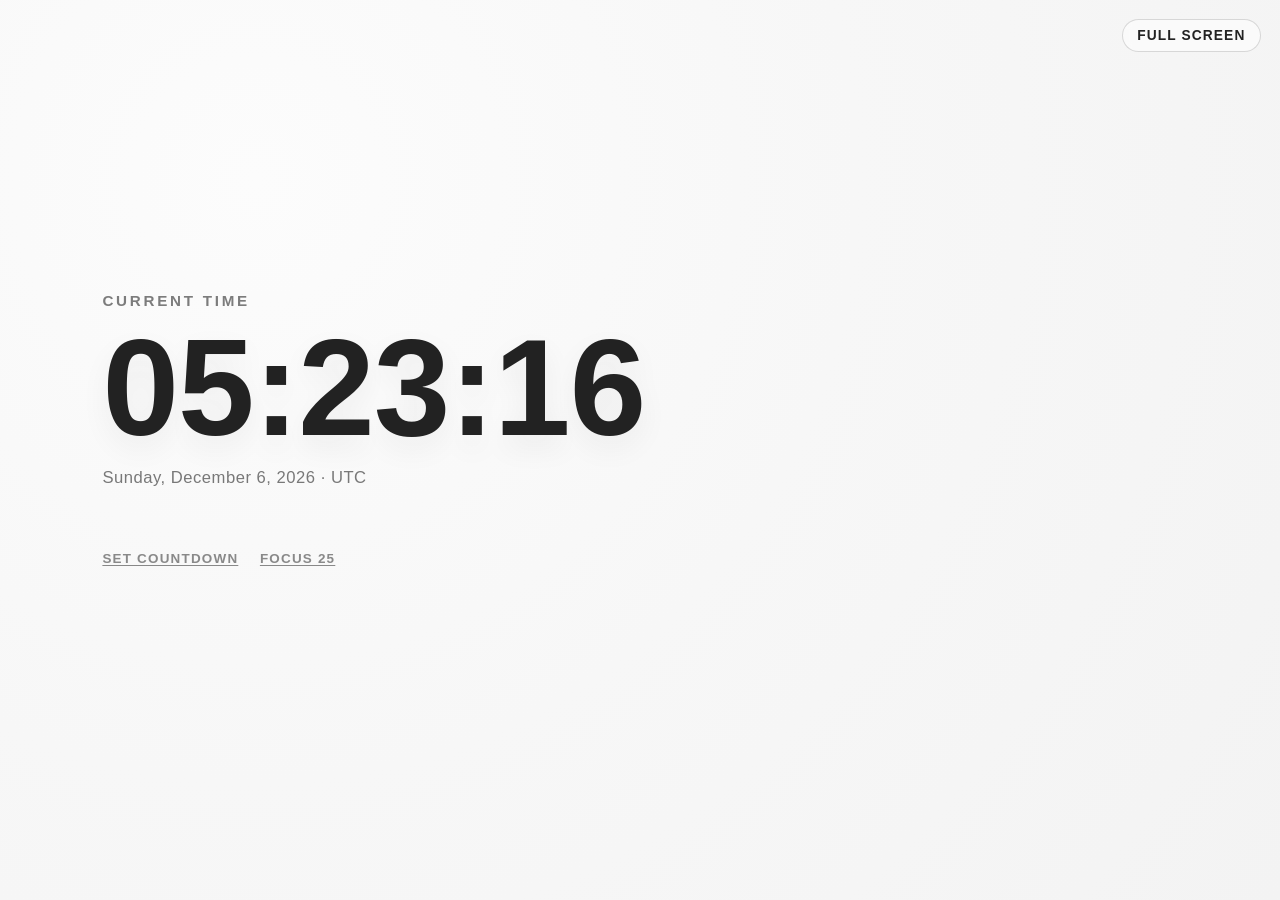
==== commit 47c92e61: "feat: add quiet 25-minute focus timer" ====
--- a/zen-clock/index.html
+++ b/zen-clock/index.html
@@ -217,6 +217,12 @@
       max-width: min(82vw, 680px);
     }
 
+    .countdown-mode-links {
+      display: flex;
+      flex-wrap: wrap;
+      gap: clamp(0.9rem, 2vw, 1.35rem);
+    }
+
     .countdown-open-link {
       appearance: none;
       border: 0;
@@ -480,15 +486,18 @@
     <button id="fullscreenBtn" class="fullscreen-btn" type="button" aria-pressed="false">Full Screen</button>
   </div>
 
-  <main class="clock-shell" aria-live="polite" aria-label="Current time and countdown">
+  <main class="clock-shell" aria-live="polite" aria-label="Current time and timers">
     <section aria-label="Current time">
       <div class="label">Current Time</div>
       <h1 id="time" class="time">00:00:00</h1>
       <div id="meta" class="meta">Loading...</div>
     </section>
 
-    <section id="countdownArea" class="countdown-area" aria-label="Later today countdown">
-      <button id="countdownOpenLink" class="countdown-open-link" type="button">Set Countdown</button>
+    <section id="countdownArea" class="countdown-area" aria-label="Countdown and focus timer">
+      <div class="countdown-mode-links">
+        <button id="countdownOpenLink" class="countdown-open-link" type="button">Set Countdown</button>
+        <button id="pomodoroOpenLink" class="countdown-open-link" type="button">Focus 25</button>
+      </div>
 
       <section id="countdownBlock" class="countdown-block" aria-label="Later today countdown" hidden>
         <div class="countdown-label">Later Today</div>
@@ -513,6 +522,19 @@
           </div>
         </form>
       </section>
+
+      <section id="pomodoroBlock" class="countdown-block" aria-label="25 minute focus timer" hidden>
+        <div class="countdown-label">Focus</div>
+        <p id="pomodoroValue" class="countdown-value">25:00</p>
+        <p id="pomodoroMeta" class="countdown-meta">A quiet 25-minute session.</p>
+        <div class="countdown-controls">
+          <div class="countdown-actions">
+            <button id="pomodoroToggleBtn" class="countdown-action-btn primary" type="button">Start</button>
+            <button id="pomodoroResetBtn" class="countdown-action-btn" type="button" hidden>Reset</button>
+            <button id="pomodoroCloseBtn" class="countdown-action-btn" type="button">Close</button>
+          </div>
+        </div>
+      </section>
     </section>
   </main>
 
@@ -530,7 +552,16 @@
     const countdownCancelBtn = document.getElementById("countdownCancelBtn");
     const countdownValueEl = document.getElementById("countdownValue");
     const countdownMetaEl = document.getElementById("countdownMeta");
+    const pomodoroOpenLinkEl = document.getElementById("pomodoroOpenLink");
+    const pomodoroBlockEl = document.getElementById("pomodoroBlock");
+    const pomodoroValueEl = document.getElementById("pomodoroValue");
+    const pomodoroMetaEl = document.getElementById("pomodoroMeta");
+    const pomodoroToggleBtn = document.getElementById("pomodoroToggleBtn");
+    const pomodoroResetBtn = document.getElementById("pomodoroResetBtn");
+    const pomodoroCloseBtn = document.getElementById("pomodoroCloseBtn");
     const countdownStorageKey = "zen-clock-countdown-v1";
+    const pomodoroStorageKey = "zen-clock-pomodoro-v1";
+    const pomodoroDurationMs = 25 * 60 * 1000;
     const clockTimePattern = /^\d{2}:\d{2}$/;
 
     let countdownState = {
@@ -539,7 +570,14 @@
       time: ""
     };
 
+    let pomodoroState = {
+      status: "idle",
+      endAt: null,
+      remainingMs: pomodoroDurationMs
+    };
+
     let countdownControlsVisible = false;
+    let pomodoroVisible = false;
 
     const timeFormatter = new Intl.DateTimeFormat(undefined, {
       hour: "2-digit",
@@ -649,11 +687,13 @@
 
     function syncCountdownLayout() {
       const hasCountdown = countdownState.enabled;
-      countdownOpenLinkEl.hidden = hasCountdown || countdownControlsVisible;
-      countdownBlockEl.hidden = !hasCountdown && !countdownControlsVisible;
+      countdownOpenLinkEl.hidden = pomodoroVisible || hasCountdown || countdownControlsVisible;
+      countdownBlockEl.hidden = pomodoroVisible || (!hasCountdown && !countdownControlsVisible);
       countdownDisplayEl.hidden = !hasCountdown;
       countdownControlsEl.hidden = !countdownControlsVisible;
       countdownBlockEl.classList.toggle("is-editing", countdownControlsVisible);
+      pomodoroOpenLinkEl.hidden = pomodoroVisible;
+      pomodoroBlockEl.hidden = !pomodoroVisible;
     }
 
     function saveCountdownState() {
@@ -753,6 +793,160 @@
       paintCountdown();
     }
 
+    function formatPomodoroDuration(diffMs) {
+      const totalSeconds = Math.max(0, Math.ceil(diffMs / 1000));
+      const minutes = Math.floor(totalSeconds / 60);
+      const seconds = totalSeconds % 60;
+      return `${pad2(minutes)}:${pad2(seconds)}`;
+    }
+
+    function getPomodoroRemainingMs(now = new Date()) {
+      if (pomodoroState.status !== "running") {
+        return pomodoroState.remainingMs;
+      }
+
+      return Math.max(0, pomodoroState.endAt - now.getTime());
+    }
+
+    function savePomodoroState() {
+      try {
+        if (pomodoroState.status === "idle") {
+          localStorage.removeItem(pomodoroStorageKey);
+          return;
+        }
+
+        localStorage.setItem(pomodoroStorageKey, JSON.stringify(pomodoroState));
+      } catch (error) {
+        console.warn("Unable to save Pomodoro state:", error);
+      }
+    }
+
+    function loadPomodoroConfig(now = new Date()) {
+      pomodoroState = {
+        status: "idle",
+        endAt: null,
+        remainingMs: pomodoroDurationMs
+      };
+
+      try {
+        const raw = localStorage.getItem(pomodoroStorageKey);
+        if (!raw) {
+          return;
+        }
+
+        const stored = JSON.parse(raw);
+
+        if (stored?.status === "running" && Number.isFinite(stored.endAt)) {
+          pomodoroState = {
+            status: "running",
+            endAt: stored.endAt,
+            remainingMs: Math.max(0, stored.endAt - now.getTime())
+          };
+        } else if (
+          stored?.status === "paused" &&
+          Number.isFinite(stored.remainingMs) &&
+          stored.remainingMs > 0 &&
+          stored.remainingMs <= pomodoroDurationMs
+        ) {
+          pomodoroState = {
+            status: "paused",
+            endAt: null,
+            remainingMs: stored.remainingMs
+          };
+        } else if (stored?.status === "complete") {
+          pomodoroState = {
+            status: "complete",
+            endAt: null,
+            remainingMs: 0
+          };
+        }
+      } catch (error) {
+        console.warn("Unable to load Pomodoro state:", error);
+      }
+    }
+
+    function startPomodoro(now = new Date()) {
+      const remainingMs = pomodoroState.status === "paused"
+        ? pomodoroState.remainingMs
+        : pomodoroDurationMs;
+
+      pomodoroState = {
+        status: "running",
+        endAt: now.getTime() + remainingMs,
+        remainingMs
+      };
+
+      savePomodoroState();
+      paintPomodoro(now);
+    }
+
+    function pausePomodoro(now = new Date()) {
+      if (pomodoroState.status !== "running") {
+        return;
+      }
+
+      const remainingMs = getPomodoroRemainingMs(now);
+      if (remainingMs <= 0) {
+        paintPomodoro(now);
+        return;
+      }
+
+      pomodoroState = {
+        status: "paused",
+        endAt: null,
+        remainingMs
+      };
+
+      savePomodoroState();
+      paintPomodoro(now);
+    }
+
+    function resetPomodoro() {
+      pomodoroState = {
+        status: "idle",
+        endAt: null,
+        remainingMs: pomodoroDurationMs
+      };
+
+      savePomodoroState();
+      paintPomodoro();
+    }
+
+    function paintPomodoro(now = new Date()) {
+      let remainingMs = getPomodoroRemainingMs(now);
+
+      if (pomodoroState.status === "running" && remainingMs <= 0) {
+        pomodoroState = {
+          status: "complete",
+          endAt: null,
+          remainingMs: 0
+        };
+        remainingMs = 0;
+        savePomodoroState();
+      }
+
+      const durationText = formatPomodoroDuration(remainingMs);
+      pomodoroValueEl.textContent = durationText;
+      pomodoroOpenLinkEl.textContent = pomodoroState.status === "idle"
+        ? "Focus 25"
+        : `Focus · ${durationText}`;
+      pomodoroResetBtn.hidden = pomodoroState.status === "idle";
+
+      if (pomodoroState.status === "running") {
+        pomodoroToggleBtn.textContent = "Pause";
+        pomodoroMetaEl.textContent = `Focus until ${shortTimeFormatter.format(new Date(pomodoroState.endAt))}.`;
+      } else if (pomodoroState.status === "paused") {
+        pomodoroToggleBtn.textContent = "Resume";
+        pomodoroMetaEl.textContent = "Paused. Resume when ready.";
+      } else if (pomodoroState.status === "complete") {
+        pomodoroToggleBtn.textContent = "Again";
+        pomodoroMetaEl.textContent = "Focus complete. Take a breath.";
+      } else {
+        pomodoroToggleBtn.textContent = "Start";
+        pomodoroMetaEl.textContent = "A quiet 25-minute session.";
+      }
+    }
+
     function paintCountdown(now = new Date()) {
       countdownBlockEl.classList.remove("is-warning");
 
@@ -843,6 +1037,7 @@
       metaEl.textContent = `${dateFormatter.format(now)} · ${zoneLabel}`;
       setTimeInputMin(now);
       paintCountdown(now);
+      paintPomodoro(now);
       document.title = `${shownTime} · Zen Clock`;
 
       window.setTimeout(() => {
@@ -876,12 +1071,40 @@
     }
 
     loadCountdownConfig();
+    loadPomodoroConfig();
     setTimeInputMin();
     paintCountdown();
+    paintPomodoro();
     syncCountdownLayout();
 
     countdownOpenLinkEl.addEventListener("click", () => {
+      pomodoroVisible = false;
       openCountdownControls(new Date());
+    });
+
+    pomodoroOpenLinkEl.addEventListener("click", () => {
+      pomodoroVisible = true;
+      syncCountdownLayout();
+      paintPomodoro();
+      pomodoroToggleBtn.focus();
+    });
+
+    pomodoroToggleBtn.addEventListener("click", () => {
+      if (pomodoroState.status === "running") {
+        pausePomodoro(new Date());
+      } else {
+        startPomodoro(new Date());
+      }
+    });
+
+    pomodoroResetBtn.addEventListener("click", resetPomodoro);
+
+    pomodoroCloseBtn.addEventListener("click", () => {
+      pomodoroVisible = false;
+      syncCountdownLayout();
+      paintPomodoro();
+      paintCountdown();
+      pomodoroOpenLinkEl.focus();
     });
 
     countdownDisplayEl.addEventListener("click", () => {
